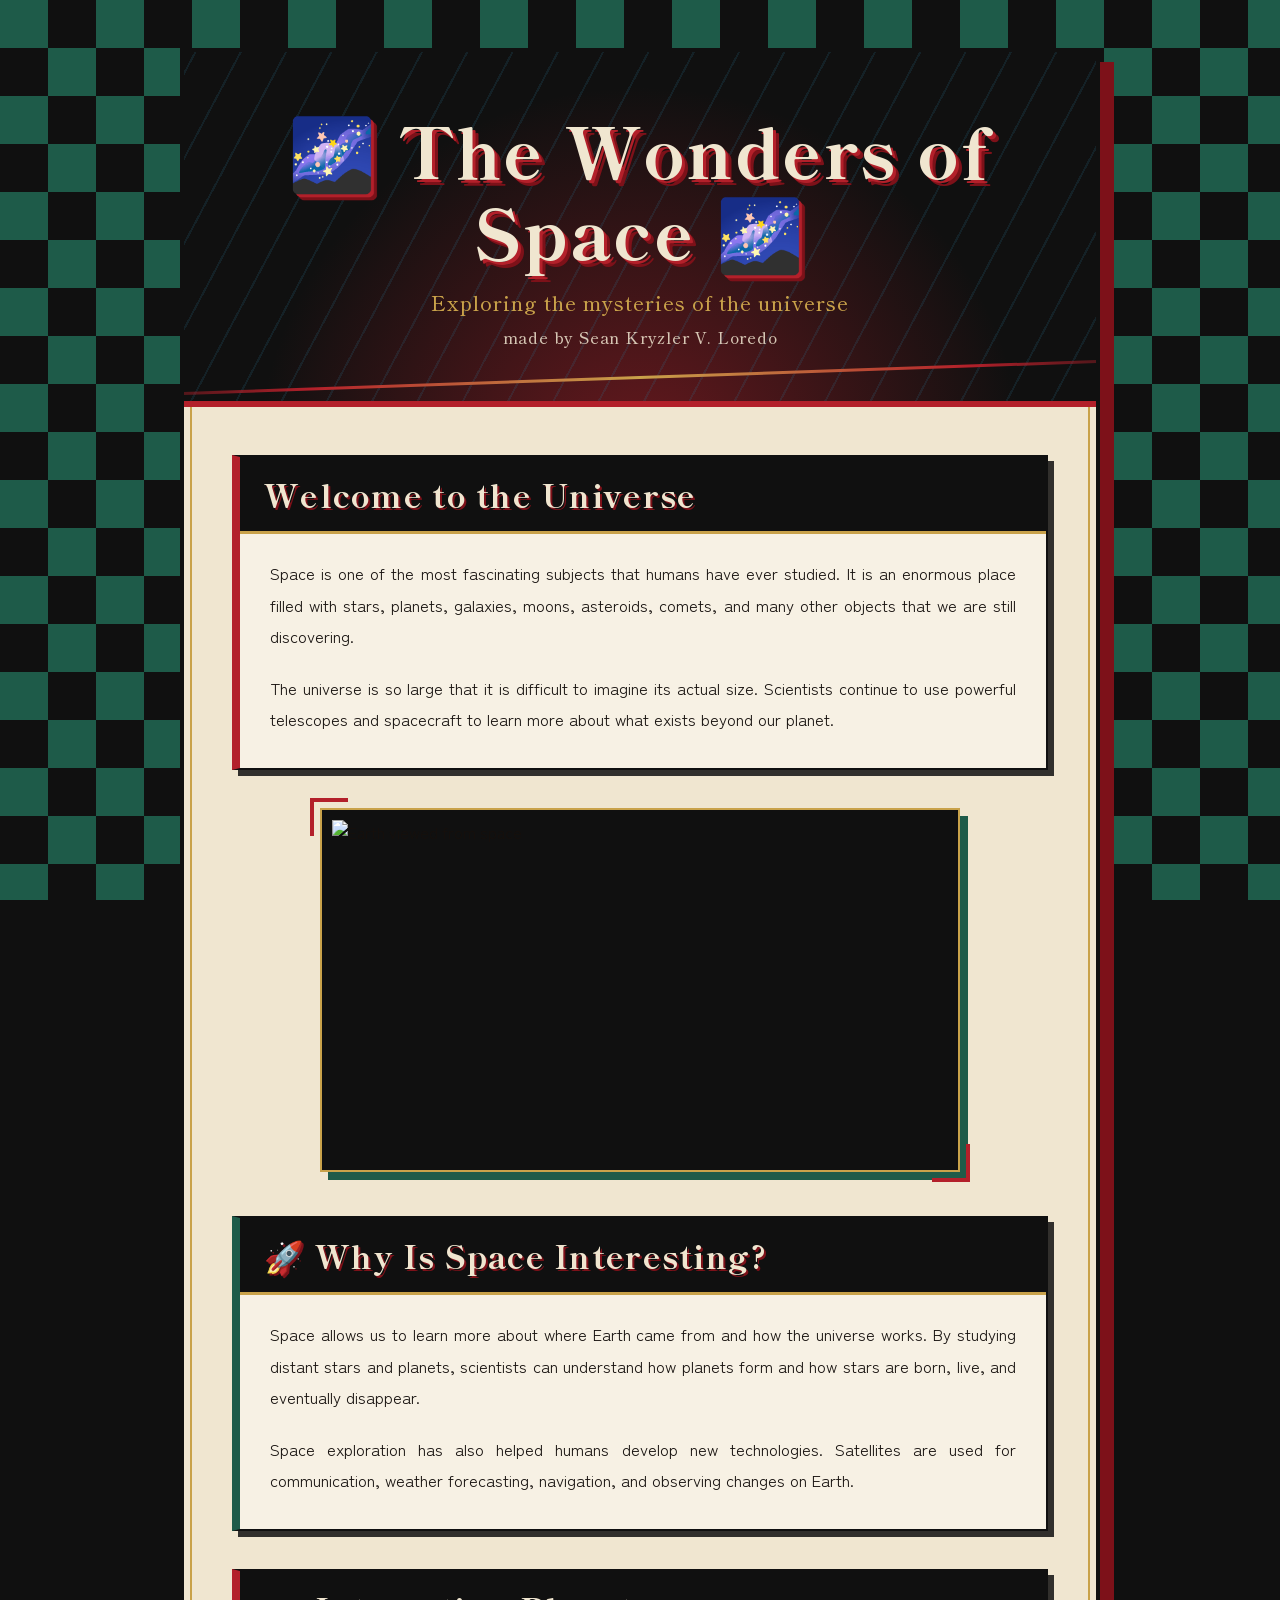
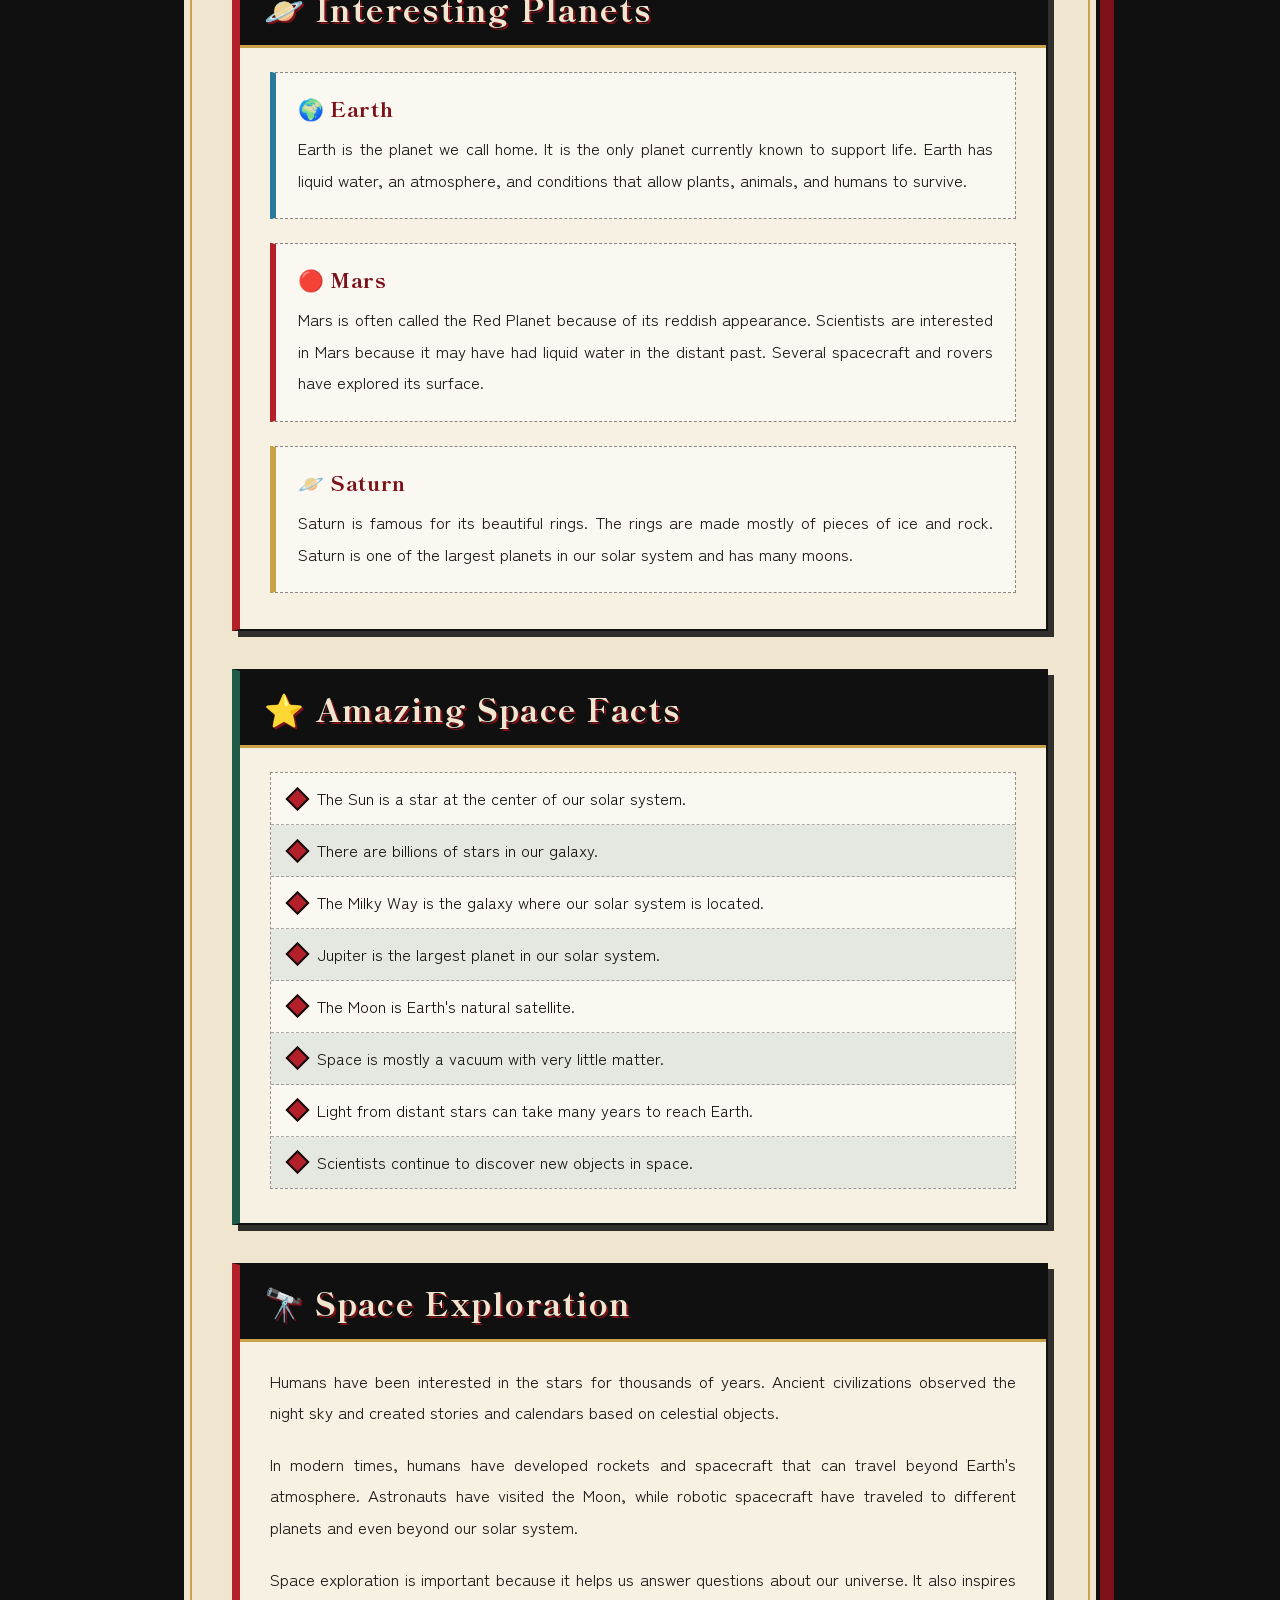
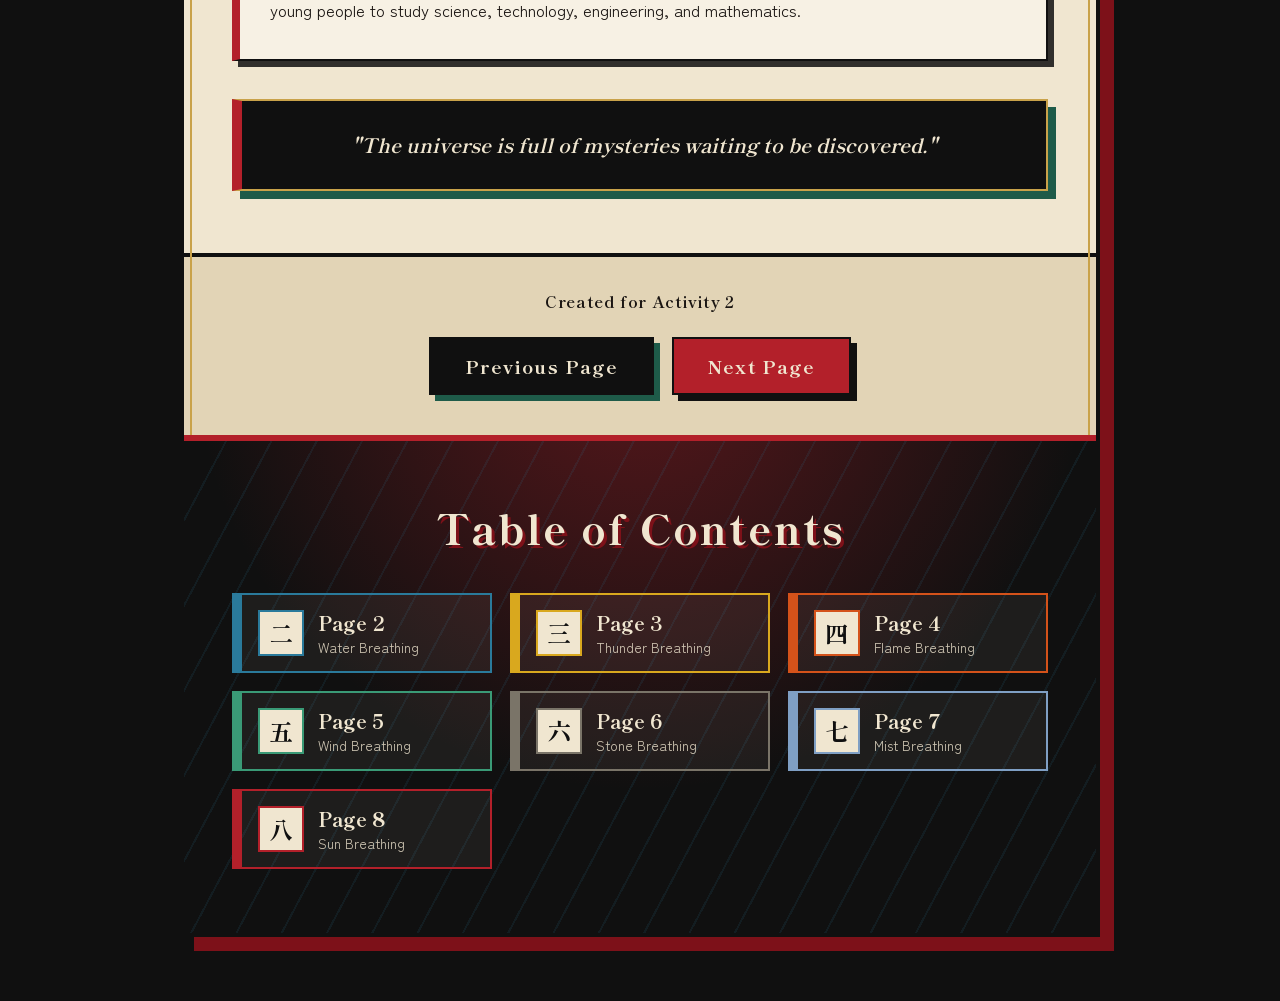
==== page6.html @ f6220ff3 "Create page6.html" ====
<!DOCTYPE html>
<html lang="en">
<head>
  <meta charset="UTF-8">
  <meta name="viewport" content="width=device-width, initial-scale=1">
  <title>The Wonders of Space</title>
  <link rel="preconnect" href="https://fonts.googleapis.com">
  <link rel="preconnect" href="https://fonts.gstatic.com" crossorigin>
  <link href="https://fonts.googleapis.com/css2?family=Shippori+Mincho+B1:wght@500;700;800&family=Zen+Kaku+Gothic+New:wght@400;500;700&display=swap" rel="stylesheet">
  <style>
    :root {
      --haori-green: #1e5b49;
      --haori-black: #101010;
      --nichirin: #b3202a;
      --nichirin-deep: #7d1119;
      --paper: #f0e6d0;
      --paper-shade: #e2d4b6;
      --ink: #1a1512;
      --gold: #c9a24a;
      --water: #2a7a9b;
      --display: "Shippori Mincho B1", "Hiragino Mincho ProN", Georgia, serif;
      --body: "Zen Kaku Gothic New", "Noto Sans JP", "Segoe UI", sans-serif;
    }

    * {
      box-sizing: border-box;
      margin: 0;
      padding: 0;
    }

    html {
      scroll-behavior: smooth;
    }

    body {
      min-height: 100vh;
      padding: 48px 20px 64px;
      font-family: var(--body);
      color: var(--ink);
      background-color: var(--haori-black);
      background-image: conic-gradient(
        var(--haori-black) 25%,
        var(--haori-green) 0 50%,
        var(--haori-black) 0 75%,
        var(--haori-green) 0
      );
      background-size: 96px 96px;
      background-attachment: fixed;
    }

    .page {
      max-width: 920px;
      margin: 0 auto;
      background: var(--paper);
      border: 4px solid var(--haori-black);
      outline: 2px solid var(--gold);
      outline-offset: -12px;
      box-shadow: 14px 14px 0 var(--nichirin-deep);
      position: relative;
      overflow: hidden;
    }

    .banner {
      position: relative;
      padding: 56px 28px 52px;
      text-align: center;
      background: var(--haori-black);
      color: var(--paper);
      border-bottom: 6px solid var(--nichirin);
      overflow: hidden;
    }

    .banner::before {
      content: "";
      position: absolute;
      inset: 0;
      background:
        repeating-linear-gradient(
          -62deg,
          transparent 0 38px,
          rgba(42, 122, 155, 0.16) 38px 40px
        ),
        radial-gradient(circle at 50% 120%, rgba(179, 32, 42, 0.55), transparent 62%);
      pointer-events: none;
    }

    .banner::after {
      content: "";
      position: absolute;
      left: -10%;
      right: -10%;
      bottom: 22px;
      height: 3px;
      background: linear-gradient(90deg, transparent, var(--nichirin) 20%, var(--gold) 50%, var(--nichirin) 80%, transparent);
      transform: rotate(-2deg);
    }

    .banner h1 {
      position: relative;
      z-index: 1;
      font-family: var(--display);
      font-weight: 800;
      font-size: clamp(2rem, 7.5vw, 4.4rem);
      line-height: 1.15;
      letter-spacing: 0.03em;
      color: var(--paper);
      text-shadow:
        3px 3px 0 var(--nichirin),
        6px 6px 0 var(--nichirin-deep);
    }

    .banner p {
      position: relative;
      z-index: 1;
      margin-top: 18px;
      font-family: var(--display);
      font-weight: 500;
      font-size: clamp(1rem, 2.6vw, 1.25rem);
      letter-spacing: 0.05em;
      color: var(--gold);
    }

    .banner p + p {
      margin-top: 8px;
      font-size: 1rem;
      color: var(--paper);
      opacity: 0.85;
    }

    .content {
      padding: 48px 48px 24px;
    }

    .card {
      margin-bottom: 38px;
      padding: 28px 30px 12px;
      background: rgba(255, 255, 255, 0.42);
      border: 2px solid var(--haori-black);
      border-left: 8px solid var(--nichirin);
      box-shadow: 6px 6px 0 rgba(16, 16, 16, 0.85);
    }

    .card.alt {
      border-left-color: var(--haori-green);
    }

    .card h2 {
      margin: -28px -30px 24px;
      padding: 14px 24px;
      font-family: var(--display);
      font-weight: 800;
      font-size: clamp(1.4rem, 4vw, 2rem);
      letter-spacing: 0.04em;
      color: var(--paper);
      background: var(--haori-black);
      border-bottom: 3px solid var(--gold);
      text-shadow: 2px 2px 0 var(--nichirin-deep);
    }

    .card p {
      margin-bottom: 20px;
      font-size: 1.04rem;
      font-weight: 400;
      line-height: 1.9;
      text-align: justify;
    }

    .photo-frame {
      width: 640px;
      max-width: 100%;
      margin: 10px auto 44px;
      padding: 10px;
      background: var(--haori-black);
      border: 2px solid var(--gold);
      box-shadow: 8px 8px 0 var(--haori-green);
      position: relative;
    }

    .photo-frame::before,
    .photo-frame::after {
      content: "";
      position: absolute;
      width: 34px;
      height: 34px;
      border: 4px solid var(--nichirin);
    }

    .photo-frame::before {
      top: -12px;
      left: -12px;
      border-right: none;
      border-bottom: none;
    }

    .photo-frame::after {
      right: -12px;
      bottom: -12px;
      border-left: none;
      border-top: none;
    }

    .photo-frame img {
      display: block;
      width: 100%;
      height: 340px;
      object-fit: cover;
      filter: contrast(1.05) saturate(1.05);
    }

    .planet {
      margin-bottom: 24px;
      padding: 4px 22px 2px;
      background: rgba(255, 255, 255, 0.45);
      border: 1px dashed rgba(26, 21, 18, 0.5);
      border-left: 6px solid var(--water);
    }

    .planet:nth-of-type(2) {
      border-left-color: var(--nichirin);
    }

    .planet:nth-of-type(3) {
      border-left-color: var(--gold);
    }

    .planet h3 {
      margin: 16px 0 10px;
      font-family: var(--display);
      font-weight: 800;
      font-size: 1.3rem;
      letter-spacing: 0.03em;
      color: var(--nichirin-deep);
    }

    .card ul {
      margin-bottom: 22px;
      list-style: none;
      background: rgba(255, 255, 255, 0.45);
      border: 1px dashed rgba(26, 21, 18, 0.45);
    }

    .card li {
      position: relative;
      padding: 12px 20px 12px 46px;
      font-size: 1.02rem;
      line-height: 1.65;
      border-bottom: 1px dashed rgba(26, 21, 18, 0.35);
    }

    .card li:nth-child(even) {
      background: rgba(30, 91, 73, 0.1);
    }

    .card li:last-child {
      border-bottom: none;
    }

    .card li::before {
      content: "";
      position: absolute;
      left: 18px;
      top: 50%;
      width: 13px;
      height: 13px;
      background: var(--nichirin);
      border: 2px solid var(--haori-black);
      transform: translateY(-50%) rotate(45deg);
    }

    .quote {
      margin: 8px 0 38px;
      padding: 26px 30px;
      font-family: var(--display);
      font-weight: 700;
      font-size: 1.25rem;
      line-height: 1.8;
      font-style: italic;
      text-align: center;
      color: var(--paper);
      background: var(--haori-black);
      border: 2px solid var(--gold);
      border-left: 10px solid var(--nichirin);
      box-shadow: 8px 8px 0 var(--haori-green);
    }

    .quote p {
      margin: 0;
    }

    .footer {
      padding: 32px 48px 40px;
      text-align: center;
      background: var(--paper-shade);
      border-top: 4px solid var(--haori-black);
    }

    .footer-text {
      margin-bottom: 24px;
      font-family: var(--display);
      font-weight: 700;
      font-size: 1rem;
      letter-spacing: 0.04em;
    }

    .footer-buttons {
      display: flex;
      flex-wrap: wrap;
      gap: 18px;
      justify-content: center;
    }

    .btn {
      display: inline-block;
      padding: 14px 34px;
      font-family: var(--display);
      font-weight: 800;
      font-size: 1.15rem;
      letter-spacing: 0.06em;
      text-decoration: none;
      color: var(--paper);
      background: var(--haori-black);
      border: 2px solid var(--haori-black);
      box-shadow: 6px 6px 0 var(--haori-green);
      transition: background 0.2s ease, transform 0.2s ease, box-shadow 0.2s ease;
    }

    .btn.next {
      background: var(--nichirin);
      box-shadow: 6px 6px 0 var(--haori-black);
    }

    .btn:hover,
    .btn:focus-visible {
      background: var(--nichirin-deep);
      transform: translate(-2px, -2px);
      box-shadow: 8px 8px 0 var(--haori-black);
      outline: none;
    }

    .toc {
      position: relative;
      padding: 56px 48px 64px;
      background: var(--haori-black);
      border-top: 6px solid var(--nichirin);
      color: var(--paper);
      overflow: hidden;
    }

    .toc::before {
      content: "";
      position: absolute;
      inset: 0;
      background:
        repeating-linear-gradient(
          -62deg,
          transparent 0 38px,
          rgba(42, 122, 155, 0.12) 38px 40px
        ),
        radial-gradient(circle at 50% -20%, rgba(179, 32, 42, 0.45), transparent 60%);
      pointer-events: none;
    }

    .toc h2 {
      position: relative;
      z-index: 1;
      margin-bottom: 36px;
      text-align: center;
      font-family: var(--display);
      font-weight: 800;
      font-size: clamp(1.7rem, 5vw, 2.6rem);
      letter-spacing: 0.05em;
      text-shadow: 3px 3px 0 var(--nichirin-deep);
    }

    .toc-grid {
      position: relative;
      z-index: 1;
      display: grid;
      grid-template-columns: repeat(auto-fit, minmax(210px, 1fr));
      gap: 18px;
    }

    .toc-btn {
      --accent: var(--nichirin);
      display: flex;
      align-items: center;
      gap: 14px;
      padding: 14px 16px;
      text-decoration: none;
      color: var(--paper);
      background: rgba(240, 230, 208, 0.06);
      border: 2px solid var(--accent);
      border-left-width: 10px;
      transition: background 0.2s ease, transform 0.2s ease, box-shadow 0.2s ease;
    }

    .toc-btn:hover,
    .toc-btn:focus-visible {
      background: var(--accent);
      transform: translate(-3px, -3px);
      box-shadow: 5px 5px 0 var(--paper);
      outline: none;
    }

    .toc-kanji {
      flex: 0 0 auto;
      display: grid;
      place-items: center;
      width: 46px;
      height: 46px;
      font-family: var(--display);
      font-weight: 800;
      font-size: 1.5rem;
      color: var(--haori-black);
      background: var(--paper);
      border: 2px solid var(--accent);
    }

    .toc-text {
      display: flex;
      flex-direction: column;
      min-width: 0;
    }

    .toc-text strong {
      font-family: var(--display);
      font-weight: 800;
      font-size: 1.2rem;
    }

    .toc-text span {
      font-size: 0.85rem;
      opacity: 0.85;
    }

    .water { --accent: #2a7a9b; }
    .thunder { --accent: #d9a81e; }
    .flame { --accent: #d4521a; }
    .wind { --accent: #3a9a76; }
    .stone { --accent: #7a7468; }
    .mist { --accent: #7f9fc4; }
    .sun { --accent: #b3202a; }

    @media (max-width: 640px) {
      body {
        padding: 24px 12px 40px;
      }

      .content,
      .footer,
      .toc {
        padding-left: 18px;
        padding-right: 18px;
      }

      .card {
        padding: 22px 18px 8px;
      }

      .card h2 {
        margin: -22px -18px 20px;
        padding: 12px 18px;
      }

      .card p {
        text-align: left;
      }

      .photo-frame img {
        height: 220px;
      }
    }

    @media (prefers-reduced-motion: reduce) {
      html {
        scroll-behavior: auto;
      }

      .btn,
      .toc-btn {
        transition: none;
      }
    }
  </style>
</head>

<body>

<div class="page">

  <header class="banner">
    <h1>🌌 The Wonders of Space 🌌</h1>
    <p>Exploring the mysteries of the universe</p>
    <p>made by Sean Kryzler V. Loredo</p>
  </header>

  <main class="content">

    <section class="card">
      <h2>Welcome to the Universe</h2>

      <p>
        Space is one of the most fascinating subjects that humans
        have ever studied. It is an enormous place filled with
        stars, planets, galaxies, moons, asteroids, comets, and
        many other objects that we are still discovering.
      </p>

      <p>
        The universe is so large that it is difficult to imagine
        its actual size. Scientists continue to use powerful
        telescopes and spacecraft to learn more about what exists
        beyond our planet.
      </p>
    </section>

    <div class="photo-frame">
      <img
        src="https://images.unsplash.com/photo-1446776877081-d282a0f896e2"
        alt="Earth viewed from space"
      >
    </div>

    <section class="card alt">
      <h2>🚀 Why Is Space Interesting?</h2>

      <p>
        Space allows us to learn more about where Earth came from
        and how the universe works. By studying distant stars and
        planets, scientists can understand how planets form and
        how stars are born, live, and eventually disappear.
      </p>

      <p>
        Space exploration has also helped humans develop new
        technologies. Satellites are used for communication,
        weather forecasting, navigation, and observing changes
        on Earth.
      </p>
    </section>

    <section class="card">
      <h2>🪐 Interesting Planets</h2>

      <div class="planet">
        <h3>🌍 Earth</h3>

        <p>
          Earth is the planet we call home. It is the only planet
          currently known to support life. Earth has liquid water,
          an atmosphere, and conditions that allow plants, animals,
          and humans to survive.
        </p>
      </div>

      <div class="planet">
        <h3>🔴 Mars</h3>

        <p>
          Mars is often called the Red Planet because of its
          reddish appearance. Scientists are interested in Mars
          because it may have had liquid water in the distant
          past. Several spacecraft and rovers have explored
          its surface.
        </p>
      </div>

      <div class="planet">
        <h3>🪐 Saturn</h3>

        <p>
          Saturn is famous for its beautiful rings. The rings
          are made mostly of pieces of ice and rock. Saturn is
          one of the largest planets in our solar system and
          has many moons.
        </p>
      </div>
    </section>

    <section class="card alt">
      <h2>⭐ Amazing Space Facts</h2>

      <ul>
        <li>The Sun is a star at the center of our solar system.</li>
        <li>There are billions of stars in our galaxy.</li>
        <li>The Milky Way is the galaxy where our solar system is located.</li>
        <li>Jupiter is the largest planet in our solar system.</li>
        <li>The Moon is Earth's natural satellite.</li>
        <li>Space is mostly a vacuum with very little matter.</li>
        <li>Light from distant stars can take many years to reach Earth.</li>
        <li>Scientists continue to discover new objects in space.</li>
      </ul>
    </section>

    <section class="card">
      <h2>🔭 Space Exploration</h2>

      <p>
        Humans have been interested in the stars for thousands of
        years. Ancient civilizations observed the night sky and
        created stories and calendars based on celestial objects.
      </p>

      <p>
        In modern times, humans have developed rockets and
        spacecraft that can travel beyond Earth's atmosphere.
        Astronauts have visited the Moon, while robotic spacecraft
        have traveled to different planets and even beyond our
        solar system.
      </p>

      <p>
        Space exploration is important because it helps us answer
        questions about our universe. It also inspires young people
        to study science, technology, engineering, and mathematics.
      </p>
    </section>

    <div class="quote">
      <p>
        "The universe is full of mysteries waiting to be discovered."
      </p>
    </div>

  </main>

  <footer class="footer">
    <p class="footer-text">Created for Activity 2</p>

    <div class="footer-buttons">
      <a class="btn" href="page5.html">Previous Page</a>
      <a class="btn next" href="page7.html">Next Page</a>
    </div>
  </footer>

  <nav class="toc" aria-labelledby="toc-title">
    <h2 id="toc-title">Table of Contents</h2>

    <div class="toc-grid">
      <a class="toc-btn water" href="page2.html">
        <span class="toc-kanji">二</span>
        <span class="toc-text"><strong>Page 2</strong><span>Water Breathing</span></span>
      </a>
      <a class="toc-btn thunder" href="page3.html">
        <span class="toc-kanji">三</span>
        <span class="toc-text"><strong>Page 3</strong><span>Thunder Breathing</span></span>
      </a>
      <a class="toc-btn flame" href="page4.html">
        <span class="toc-kanji">四</span>
        <span class="toc-text"><strong>Page 4</strong><span>Flame Breathing</span></span>
      </a>
      <a class="toc-btn wind" href="page5.html">
        <span class="toc-kanji">五</span>
        <span class="toc-text"><strong>Page 5</strong><span>Wind Breathing</span></span>
      </a>
      <a class="toc-btn stone" href="page6.html">
        <span class="toc-kanji">六</span>
        <span class="toc-text"><strong>Page 6</strong><span>Stone Breathing</span></span>
      </a>
      <a class="toc-btn mist" href="page7.html">
        <span class="toc-kanji">七</span>
        <span class="toc-text"><strong>Page 7</strong><span>Mist Breathing</span></span>
      </a>
      <a class="toc-btn sun" href="page8.html">
        <span class="toc-kanji">八</span>
        <span class="toc-text"><strong>Page 8</strong><span>Sun Breathing</span></span>
      </a>
    </div>
  </nav>

</div>

</body>
</html>
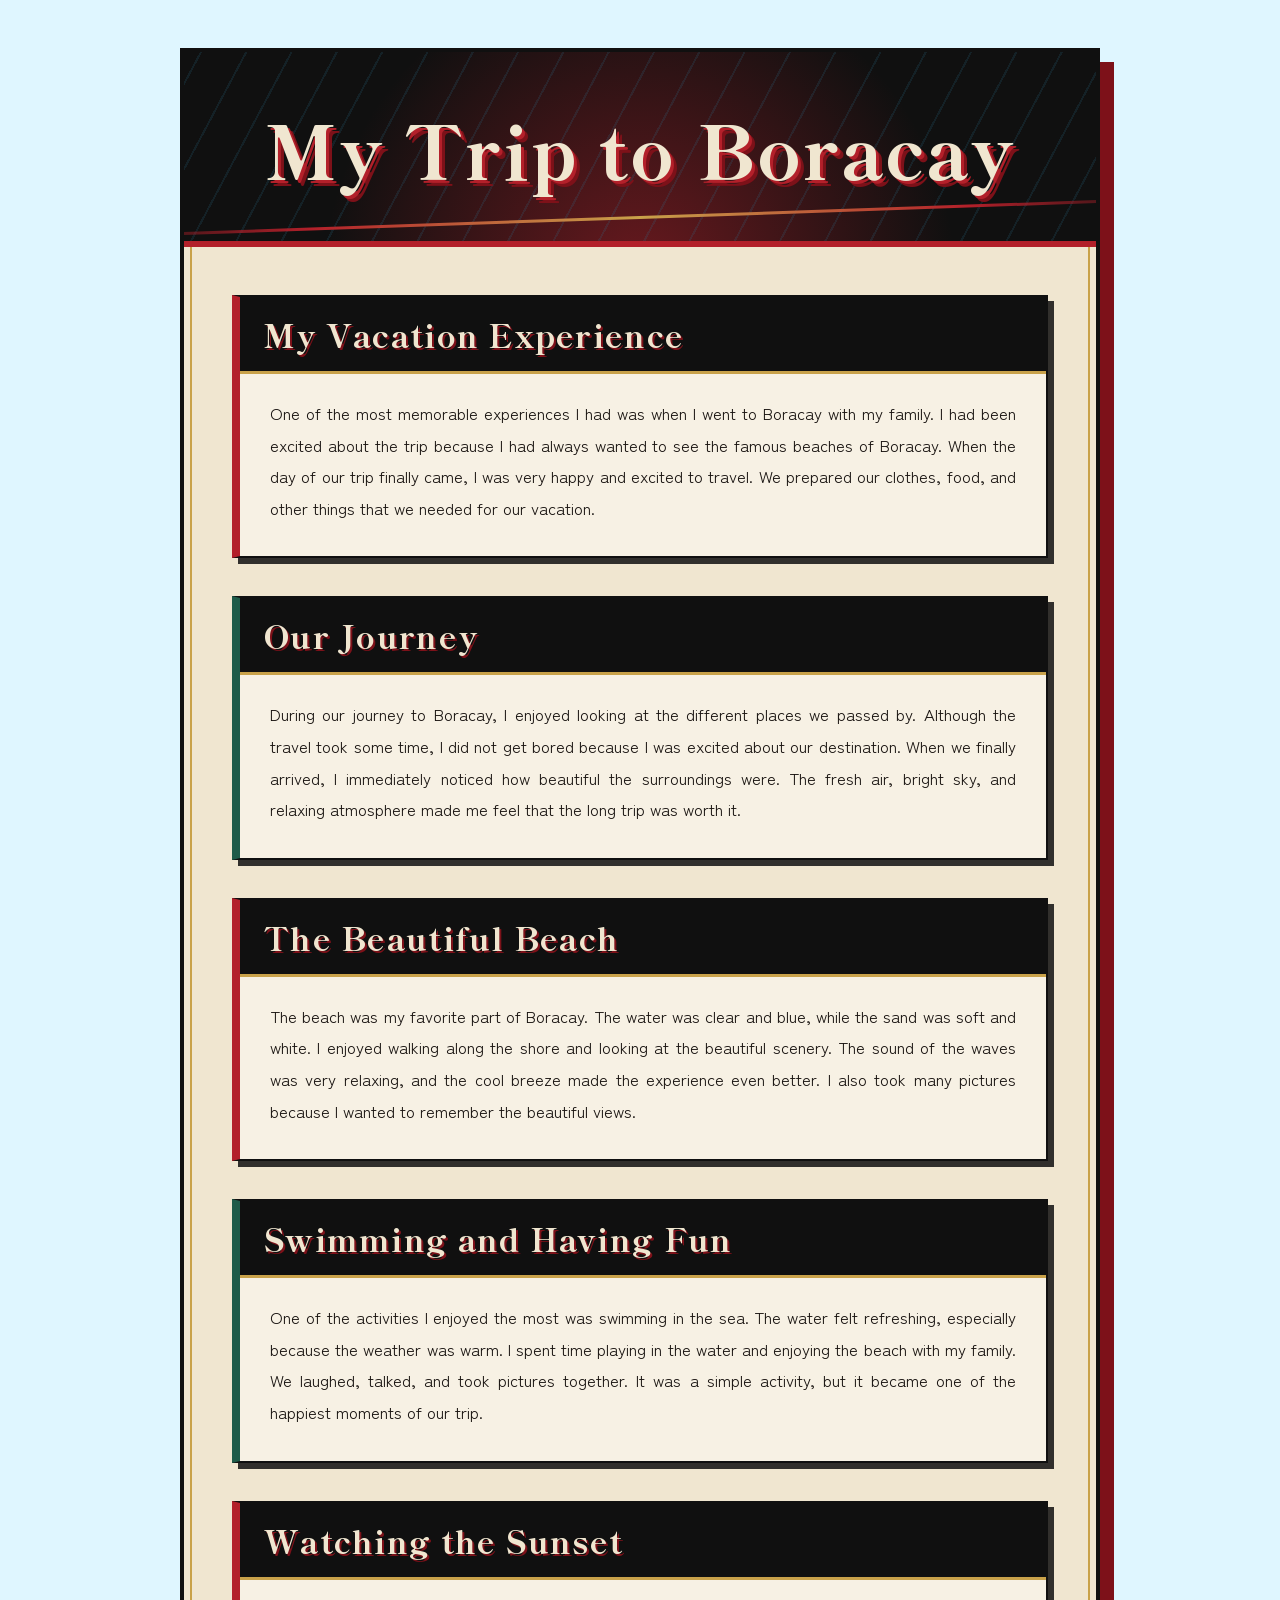
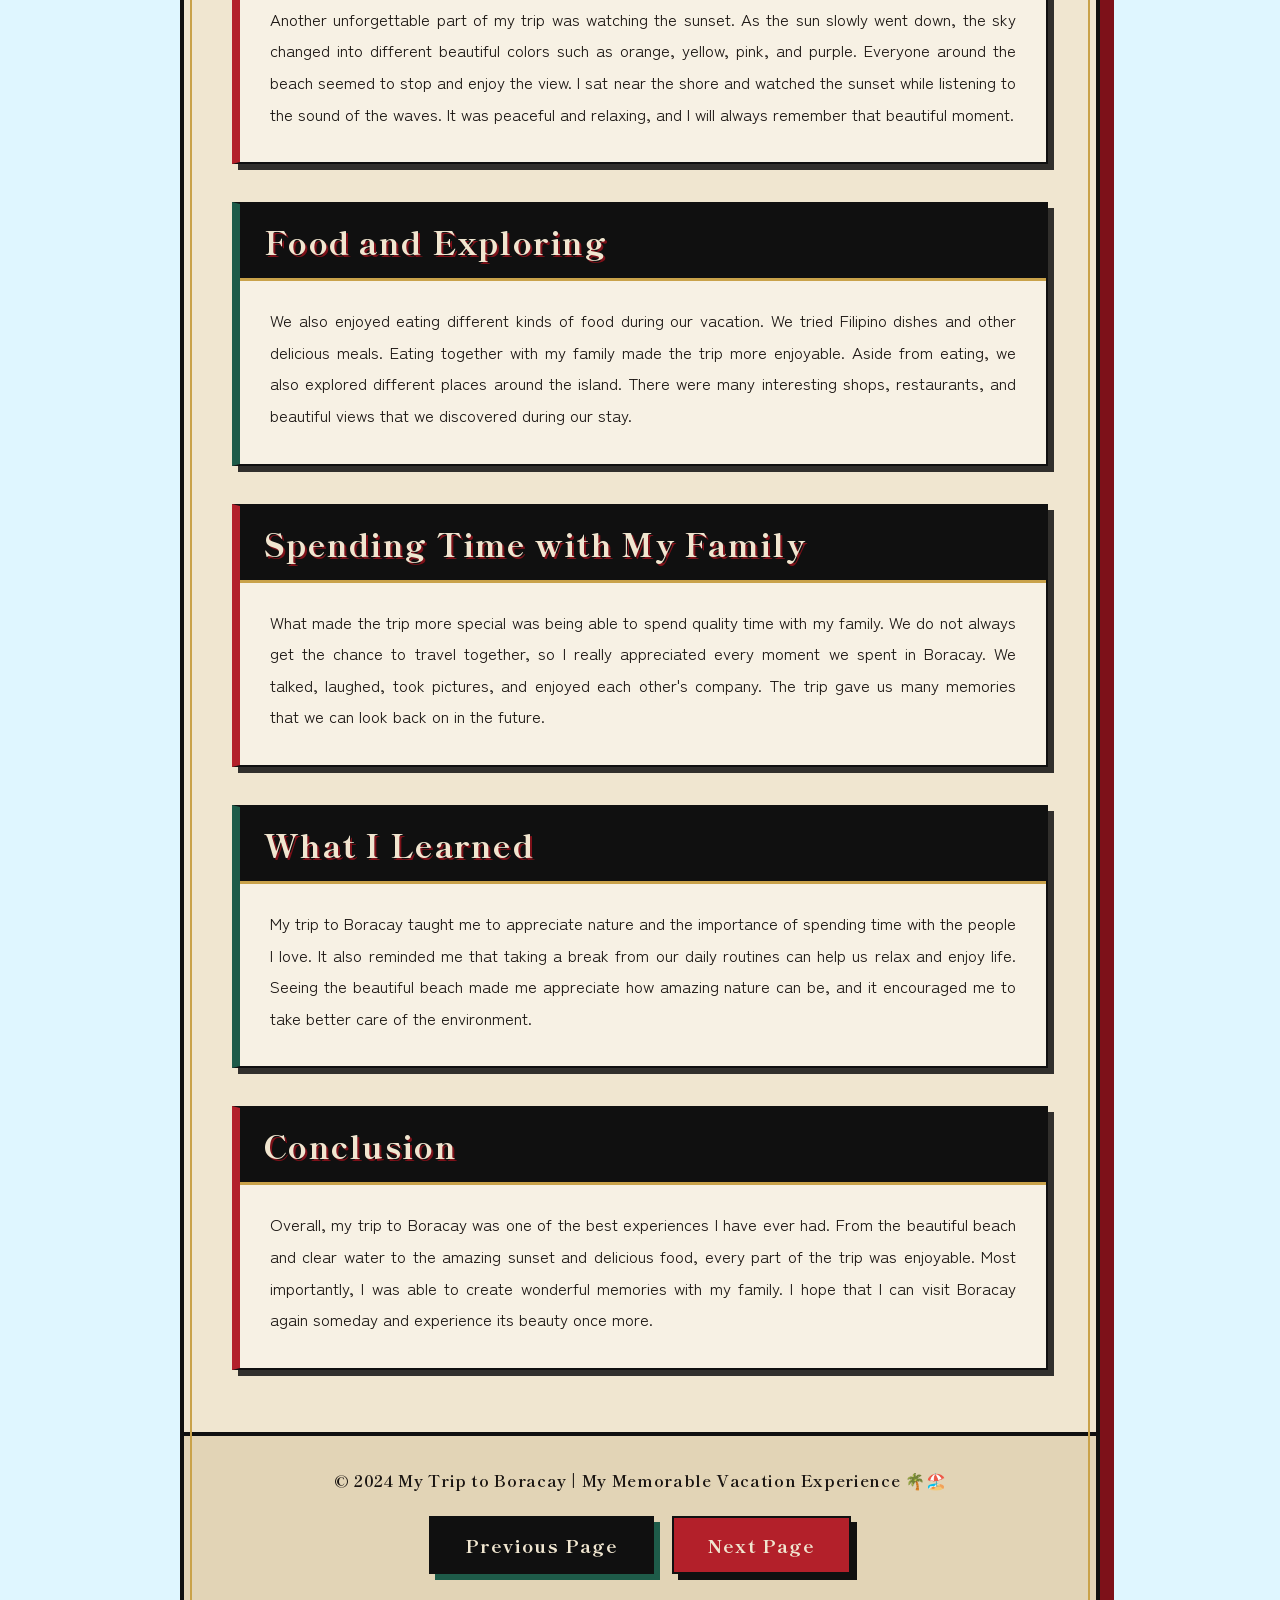
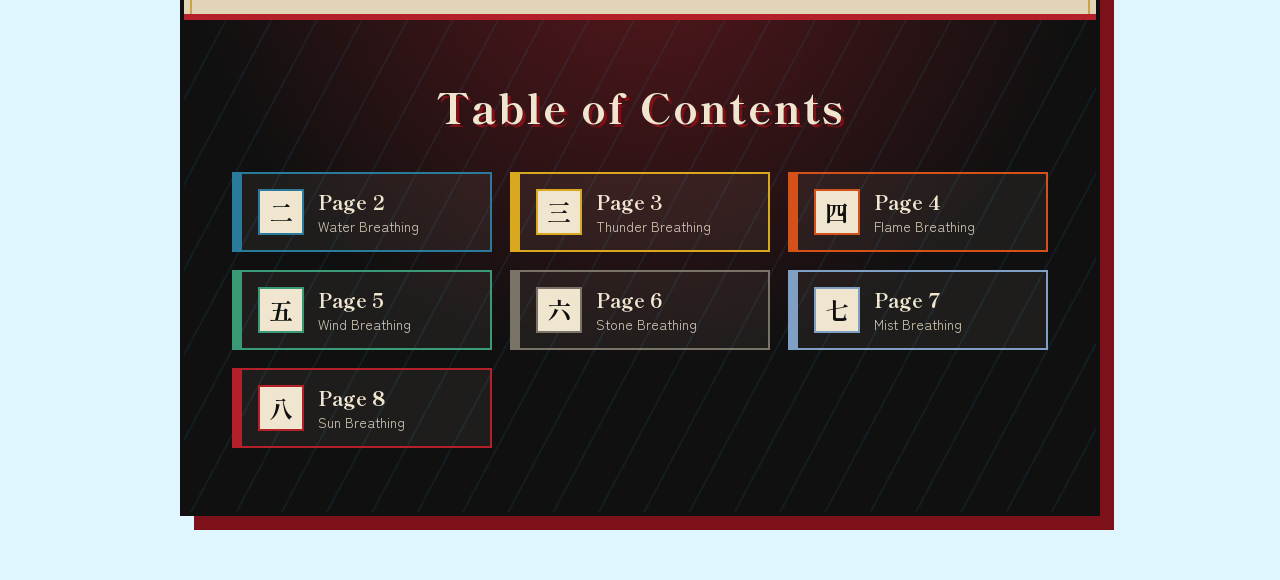
==== commit c4b6e53c: "Revise page content to reflect Boracay trip Updated the title and content of the page to reflect a p" ====
--- a/page6.html
+++ b/page6.html
@@ -2,8 +2,8 @@
 <html lang="en">
 <head>
   <meta charset="UTF-8">
-  <meta name="viewport" content="width=device-width, initial-scale=1">
-  <title>The Wonders of Space</title>
+  <meta name="viewport" content="width=device-width, initial-scale=1.0">
+  <title>My Dream Travel Destination</title>
   <link rel="preconnect" href="https://fonts.googleapis.com">
   <link rel="preconnect" href="https://fonts.gstatic.com" crossorigin>
   <link href="https://fonts.googleapis.com/css2?family=Shippori+Mincho+B1:wght@500;700;800&family=Zen+Kaku+Gothic+New:wght@400;500;700&display=swap" rel="stylesheet">
@@ -37,15 +37,12 @@
       padding: 48px 20px 64px;
       font-family: var(--body);
       color: var(--ink);
-      background-color: var(--haori-black);
-      background-image: conic-gradient(
-        var(--haori-black) 25%,
-        var(--haori-green) 0 50%,
-        var(--haori-black) 0 75%,
-        var(--haori-green) 0
-      );
-      background-size: 96px 96px;
+      background-color: #dff6ff;
+      background-image: url("https://images.unsplash.com/photo-1507525428034-b723cf961d3e");
+      background-repeat: no-repeat;
       background-attachment: fixed;
+      background-size: cover;
+      background-position: center;
     }
 
     .page {
@@ -100,31 +97,13 @@
       z-index: 1;
       font-family: var(--display);
       font-weight: 800;
-      font-size: clamp(2rem, 7.5vw, 4.4rem);
-      line-height: 1.15;
+      font-size: clamp(2.2rem, 8vw, 4.6rem);
+      line-height: 1.1;
       letter-spacing: 0.03em;
       color: var(--paper);
       text-shadow:
         3px 3px 0 var(--nichirin),
         6px 6px 0 var(--nichirin-deep);
-    }
-
-    .banner p {
-      position: relative;
-      z-index: 1;
-      margin-top: 18px;
-      font-family: var(--display);
-      font-weight: 500;
-      font-size: clamp(1rem, 2.6vw, 1.25rem);
-      letter-spacing: 0.05em;
-      color: var(--gold);
-    }
-
-    .banner p + p {
-      margin-top: 8px;
-      font-size: 1rem;
-      color: var(--paper);
-      opacity: 0.85;
     }
 
     .content {
@@ -140,7 +119,7 @@
       box-shadow: 6px 6px 0 rgba(16, 16, 16, 0.85);
     }
 
-    .card.alt {
+    .card:nth-of-type(even) {
       border-left-color: var(--haori-green);
     }
 
@@ -163,128 +142,6 @@
       font-weight: 400;
       line-height: 1.9;
       text-align: justify;
-    }
-
-    .photo-frame {
-      width: 640px;
-      max-width: 100%;
-      margin: 10px auto 44px;
-      padding: 10px;
-      background: var(--haori-black);
-      border: 2px solid var(--gold);
-      box-shadow: 8px 8px 0 var(--haori-green);
-      position: relative;
-    }
-
-    .photo-frame::before,
-    .photo-frame::after {
-      content: "";
-      position: absolute;
-      width: 34px;
-      height: 34px;
-      border: 4px solid var(--nichirin);
-    }
-
-    .photo-frame::before {
-      top: -12px;
-      left: -12px;
-      border-right: none;
-      border-bottom: none;
-    }
-
-    .photo-frame::after {
-      right: -12px;
-      bottom: -12px;
-      border-left: none;
-      border-top: none;
-    }
-
-    .photo-frame img {
-      display: block;
-      width: 100%;
-      height: 340px;
-      object-fit: cover;
-      filter: contrast(1.05) saturate(1.05);
-    }
-
-    .planet {
-      margin-bottom: 24px;
-      padding: 4px 22px 2px;
-      background: rgba(255, 255, 255, 0.45);
-      border: 1px dashed rgba(26, 21, 18, 0.5);
-      border-left: 6px solid var(--water);
-    }
-
-    .planet:nth-of-type(2) {
-      border-left-color: var(--nichirin);
-    }
-
-    .planet:nth-of-type(3) {
-      border-left-color: var(--gold);
-    }
-
-    .planet h3 {
-      margin: 16px 0 10px;
-      font-family: var(--display);
-      font-weight: 800;
-      font-size: 1.3rem;
-      letter-spacing: 0.03em;
-      color: var(--nichirin-deep);
-    }
-
-    .card ul {
-      margin-bottom: 22px;
-      list-style: none;
-      background: rgba(255, 255, 255, 0.45);
-      border: 1px dashed rgba(26, 21, 18, 0.45);
-    }
-
-    .card li {
-      position: relative;
-      padding: 12px 20px 12px 46px;
-      font-size: 1.02rem;
-      line-height: 1.65;
-      border-bottom: 1px dashed rgba(26, 21, 18, 0.35);
-    }
-
-    .card li:nth-child(even) {
-      background: rgba(30, 91, 73, 0.1);
-    }
-
-    .card li:last-child {
-      border-bottom: none;
-    }
-
-    .card li::before {
-      content: "";
-      position: absolute;
-      left: 18px;
-      top: 50%;
-      width: 13px;
-      height: 13px;
-      background: var(--nichirin);
-      border: 2px solid var(--haori-black);
-      transform: translateY(-50%) rotate(45deg);
-    }
-
-    .quote {
-      margin: 8px 0 38px;
-      padding: 26px 30px;
-      font-family: var(--display);
-      font-weight: 700;
-      font-size: 1.25rem;
-      line-height: 1.8;
-      font-style: italic;
-      text-align: center;
-      color: var(--paper);
-      background: var(--haori-black);
-      border: 2px solid var(--gold);
-      border-left: 10px solid var(--nichirin);
-      box-shadow: 8px 8px 0 var(--haori-green);
-    }
-
-    .quote p {
-      margin: 0;
     }
 
     .footer {
@@ -465,10 +322,6 @@
       .card p {
         text-align: left;
       }
-
-      .photo-frame img {
-        height: 220px;
-      }
     }
 
     @media (prefers-reduced-motion: reduce) {
@@ -489,143 +342,136 @@
 <div class="page">
 
   <header class="banner">
-    <h1>🌌 The Wonders of Space 🌌</h1>
-    <p>Exploring the mysteries of the universe</p>
-    <p>made by Sean Kryzler V. Loredo</p>
+    <h1>My Trip to Boracay</h1>
   </header>
 
   <main class="content">
 
     <section class="card">
-      <h2>Welcome to the Universe</h2>
-
-      <p>
-        Space is one of the most fascinating subjects that humans
-        have ever studied. It is an enormous place filled with
-        stars, planets, galaxies, moons, asteroids, comets, and
-        many other objects that we are still discovering.
-      </p>
-
-      <p>
-        The universe is so large that it is difficult to imagine
-        its actual size. Scientists continue to use powerful
-        telescopes and spacecraft to learn more about what exists
-        beyond our planet.
-      </p>
-    </section>
-
-    <div class="photo-frame">
-      <img
-        src="https://images.unsplash.com/photo-1446776877081-d282a0f896e2"
-        alt="Earth viewed from space"
-      >
-    </div>
-
-    <section class="card alt">
-      <h2>🚀 Why Is Space Interesting?</h2>
-
-      <p>
-        Space allows us to learn more about where Earth came from
-        and how the universe works. By studying distant stars and
-        planets, scientists can understand how planets form and
-        how stars are born, live, and eventually disappear.
-      </p>
-
-      <p>
-        Space exploration has also helped humans develop new
-        technologies. Satellites are used for communication,
-        weather forecasting, navigation, and observing changes
-        on Earth.
-      </p>
-    </section>
-
-    <section class="card">
-      <h2>🪐 Interesting Planets</h2>
-
-      <div class="planet">
-        <h3>🌍 Earth</h3>
-
-        <p>
-          Earth is the planet we call home. It is the only planet
-          currently known to support life. Earth has liquid water,
-          an atmosphere, and conditions that allow plants, animals,
-          and humans to survive.
-        </p>
-      </div>
-
-      <div class="planet">
-        <h3>🔴 Mars</h3>
-
-        <p>
-          Mars is often called the Red Planet because of its
-          reddish appearance. Scientists are interested in Mars
-          because it may have had liquid water in the distant
-          past. Several spacecraft and rovers have explored
-          its surface.
-        </p>
-      </div>
-
-      <div class="planet">
-        <h3>🪐 Saturn</h3>
-
-        <p>
-          Saturn is famous for its beautiful rings. The rings
-          are made mostly of pieces of ice and rock. Saturn is
-          one of the largest planets in our solar system and
-          has many moons.
-        </p>
-      </div>
-    </section>
-
-    <section class="card alt">
-      <h2>⭐ Amazing Space Facts</h2>
-
-      <ul>
-        <li>The Sun is a star at the center of our solar system.</li>
-        <li>There are billions of stars in our galaxy.</li>
-        <li>The Milky Way is the galaxy where our solar system is located.</li>
-        <li>Jupiter is the largest planet in our solar system.</li>
-        <li>The Moon is Earth's natural satellite.</li>
-        <li>Space is mostly a vacuum with very little matter.</li>
-        <li>Light from distant stars can take many years to reach Earth.</li>
-        <li>Scientists continue to discover new objects in space.</li>
-      </ul>
-    </section>
-
-    <section class="card">
-      <h2>🔭 Space Exploration</h2>
-
-      <p>
-        Humans have been interested in the stars for thousands of
-        years. Ancient civilizations observed the night sky and
-        created stories and calendars based on celestial objects.
-      </p>
-
-      <p>
-        In modern times, humans have developed rockets and
-        spacecraft that can travel beyond Earth's atmosphere.
-        Astronauts have visited the Moon, while robotic spacecraft
-        have traveled to different planets and even beyond our
-        solar system.
-      </p>
-
-      <p>
-        Space exploration is important because it helps us answer
-        questions about our universe. It also inspires young people
-        to study science, technology, engineering, and mathematics.
-      </p>
-    </section>
-
-    <div class="quote">
-      <p>
-        "The universe is full of mysteries waiting to be discovered."
-      </p>
-    </div>
+      <h2>My Vacation Experience</h2>
+
+      <p>
+        One of the most memorable experiences I had was when I went
+        to Boracay with my family. I had been excited about the trip
+        because I had always wanted to see the famous beaches of
+        Boracay. When the day of our trip finally came, I was very
+        happy and excited to travel. We prepared our clothes, food,
+        and other things that we needed for our vacation.
+      </p>
+    </section>
+
+    <section class="card">
+      <h2>Our Journey</h2>
+
+      <p>
+        During our journey to Boracay, I enjoyed looking at the
+        different places we passed by. Although the travel took some
+        time, I did not get bored because I was excited about our
+        destination. When we finally arrived, I immediately noticed
+        how beautiful the surroundings were. The fresh air, bright
+        sky, and relaxing atmosphere made me feel that the long trip
+        was worth it.
+      </p>
+    </section>
+
+    <section class="card">
+      <h2>The Beautiful Beach</h2>
+
+      <p>
+        The beach was my favorite part of Boracay. The water was
+        clear and blue, while the sand was soft and white. I enjoyed
+        walking along the shore and looking at the beautiful scenery.
+        The sound of the waves was very relaxing, and the cool breeze
+        made the experience even better. I also took many pictures
+        because I wanted to remember the beautiful views.
+      </p>
+    </section>
+
+    <section class="card">
+      <h2>Swimming and Having Fun</h2>
+
+      <p>
+        One of the activities I enjoyed the most was swimming in the
+        sea. The water felt refreshing, especially because the
+        weather was warm. I spent time playing in the water and
+        enjoying the beach with my family. We laughed, talked, and
+        took pictures together. It was a simple activity, but it
+        became one of the happiest moments of our trip.
+      </p>
+    </section>
+
+    <section class="card">
+      <h2>Watching the Sunset</h2>
+
+      <p>
+        Another unforgettable part of my trip was watching the
+        sunset. As the sun slowly went down, the sky changed into
+        different beautiful colors such as orange, yellow, pink,
+        and purple. Everyone around the beach seemed to stop and
+        enjoy the view. I sat near the shore and watched the sunset
+        while listening to the sound of the waves. It was peaceful
+        and relaxing, and I will always remember that beautiful
+        moment.
+      </p>
+    </section>
+
+    <section class="card">
+      <h2>Food and Exploring</h2>
+
+      <p>
+        We also enjoyed eating different kinds of food during our
+        vacation. We tried Filipino dishes and other delicious
+        meals. Eating together with my family made the trip more
+        enjoyable. Aside from eating, we also explored different
+        places around the island. There were many interesting shops,
+        restaurants, and beautiful views that we discovered during
+        our stay.
+      </p>
+    </section>
+
+    <section class="card">
+      <h2>Spending Time with My Family</h2>
+
+      <p>
+        What made the trip more special was being able to spend
+        quality time with my family. We do not always get the chance
+        to travel together, so I really appreciated every moment we
+        spent in Boracay. We talked, laughed, took pictures, and
+        enjoyed each other's company. The trip gave us many memories
+        that we can look back on in the future.
+      </p>
+    </section>
+
+    <section class="card">
+      <h2>What I Learned</h2>
+
+      <p>
+        My trip to Boracay taught me to appreciate nature and the
+        importance of spending time with the people I love. It also
+        reminded me that taking a break from our daily routines can
+        help us relax and enjoy life. Seeing the beautiful beach made
+        me appreciate how amazing nature can be, and it encouraged me
+        to take better care of the environment.
+      </p>
+    </section>
+
+    <section class="card">
+      <h2>Conclusion</h2>
+
+      <p>
+        Overall, my trip to Boracay was one of the best experiences
+        I have ever had. From the beautiful beach and clear water to
+        the amazing sunset and delicious food, every part of the trip
+        was enjoyable. Most importantly, I was able to create
+        wonderful memories with my family. I hope that I can visit
+        Boracay again someday and experience its beauty once more.
+      </p>
+    </section>
 
   </main>
 
   <footer class="footer">
-    <p class="footer-text">Created for Activity 2</p>
+    <p class="footer-text">© 2024 My Trip to Boracay | My Memorable Vacation Experience 🌴🏖️</p>
 
     <div class="footer-buttons">
       <a class="btn" href="page5.html">Previous Page</a>
